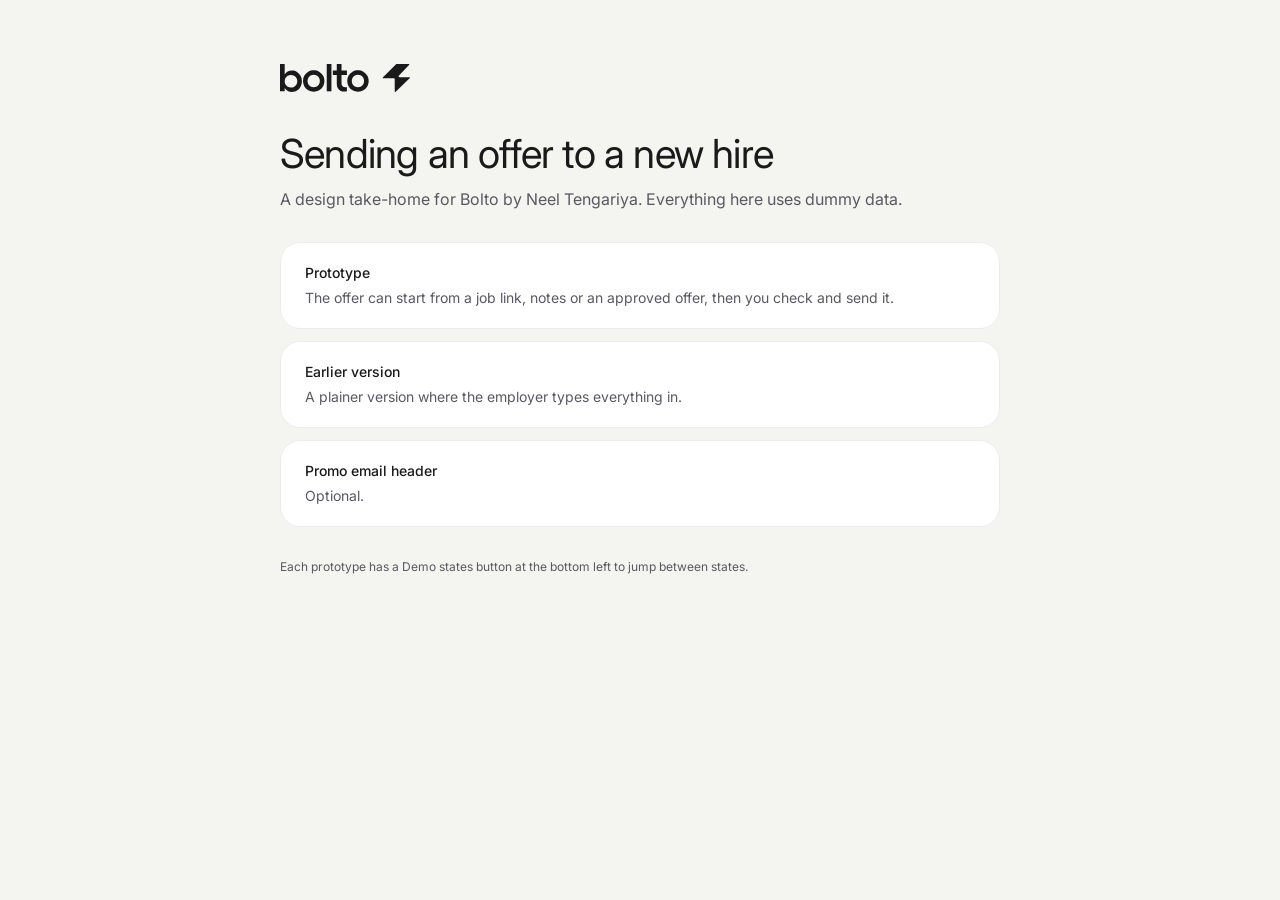
==== hifi/index.html @ 82ce2ecd "Bolto take-home prototype: start page, v2 prototype, v1, promo email header, shared kit; static site" ====
<!doctype html>
<html lang="en">
<head>
<meta charset="utf-8">
<meta name="viewport" content="width=device-width, initial-scale=1">
<title>Sending an offer to a new hire · Bolto take-home</title>
<link rel="icon" href="shared/brand/brandmark-ink.svg">
<link rel="stylesheet" href="shared/tokens.css">
<style>
  body { margin: 0; background: var(--canvas); color: var(--ink); font-family: var(--font); }
  main { max-width: 720px; margin: 0 auto; padding: 64px 16px; }
  .logo { height: 28px; display: block; margin-bottom: 40px; }
  h1 { font: var(--h4); letter-spacing: var(--track-tight); margin: 0 0 12px; }
  .lede { font: var(--p2); color: var(--ink-2); margin: 0 0 32px; }
  ul { list-style: none; margin: 0; padding: 0; display: grid; gap: 12px; }
  a.row { display: block; background: var(--surface); border: 1px solid var(--line-1); border-radius: 20px; padding: 20px 24px; color: inherit; text-decoration: none; }
  a.row:hover { border-color: var(--line-field); }
  a.row:focus-visible { outline: var(--focus-width) solid var(--focus); outline-offset: var(--focus-offset); }
  .t { font: var(--label); display: block; margin-bottom: 4px; }
  .d { font: var(--p3); color: var(--ink-2); }
  .note { font: var(--p4); color: var(--ink-2); margin-top: 32px; }
</style>
</head>
<body>
<main>
  <img class="logo" src="shared/brand/full-ink.svg" alt="Bolto">
  <h1>Sending an offer to a new hire</h1>
  <p class="lede">A design take-home for Bolto by Neel Tengariya. Everything here uses dummy data.</p>
  <ul>
    <li><a class="row" href="v2/"><span class="t">Prototype</span><span class="d">The offer can start from a job link, notes or an approved offer, then you check and send it.</span></a></li>
    <li><a class="row" href="v1/"><span class="t">Earlier version</span><span class="d">A plainer version where the employer types everything in.</span></a></li>
    <li><a class="row" href="promo/v2.html"><span class="t">Promo email header</span><span class="d">Optional.</span></a></li>
  </ul>
  <p class="note">Each prototype has a Demo states button at the bottom left to jump between states.</p>
</main>
</body>
</html>
---- hifi/shared/tokens.css ----
/* Bolto hi-fi tokens: the brand-lock in code.
   Source: Bolto's 2026 brand kit, with contrast fixes. Every colour, size, curve and duration used by
   the hi-fi pages comes from this file. A literal hex, px duration or cubic-bezier anywhere else
   is a defect (checked by tools/hifi_tokens_check.py). */

@import url("https://fonts.googleapis.com/css2?family=Inter:opsz,wght@14..32,400;14..32,500;14..32,600&display=swap");

:root {
  /* Canvas and surfaces (kit, kept) */
  --canvas: #F4F4F1;          /* surface/1 */
  --surface: #FFFFFF;         /* background */
  --surface-tint: #E8EFFE;    /* surface/4 */
  --surface-sunk: #EDEDE9;    /* derived: canvas one step down, for the segmented track */

  /* Ink (kit, kept; tertiary never used for text, P21) */
  --ink: #1A1A1A;             /* 15.8:1 on canvas */
  --ink-2: #595961;           /* 6.3:1 on canvas, 6.9:1 on white */
  --ink-3: #9D9D9D;           /* decorative rules only */

  /* Lines */
  --line-1: #EDEDED;          /* outline/1: hairlines inside cards */
  --line-2: #D3D3D3;          /* outline/2: card edges on canvas */
  --line-field: #8A8A8A;      /* P4: field and secondary-button border, 3.45:1 on white */

  /* Blue leads (kit idle; P8 hover/pressed; P16 link) */
  --blue: #2966FF;            /* white label 4.73:1 */
  --blue-hover: #1F55E0;      /* white label 6.12:1 */
  --blue-press: #1A47BD;      /* white label 7.84:1 */
  --blue-pill: #CCDBFF;       /* info/pill-background */
  --link: #1553D6;            /* 6.48 white, 5.88 canvas, 5.62 tint */

  /* Status: hue only on icons and fills, text stays ink (P13) */
  --success: #1B873F;   --success-bg: #DDFDCF;
  --warning: #C25E00;   --warning-bg: #FDEEE0;
  --error:   #C42B1C;   --error-bg:   #F8E3E0;   /* error text allowed: 5.66 white, 4.60 on bg */
  --info:    #1553D6;   --info-bg:    #E8EFFE;

  /* Focus (P7): one ring everywhere */
  --focus: #2966FF;
  --focus-width: 2px;
  --focus-offset: 2px;

  /* Type: Inter as the Aeonik stand-in (brief p4). Scale exactly as the kit. */
  --font: "Inter", ui-sans-serif, system-ui, -apple-system, "Segoe UI", sans-serif;
  --h4: 400 40px/44px var(--font);      /* page headlines */
  --h6: 400 24px/32px var(--font);      /* panel and section titles */
  --p1: 400 20px/26px var(--font);      /* lead */
  --p2: 400 16px/22px var(--font);      /* body, long text, the letter */
  --p3: 400 14px/20px var(--font);      /* default UI text, inputs */
  --label: 500 14px/20px var(--font);   /* buttons, labels, emphasis */
  --p4: 400 12px/16px var(--font);      /* tags, help, captions */
  --track-tight: -0.02em;               /* kit: slightly tight on large headlines */

  /* Space: kit 4px base; 48 and 64 are layout-only extensions */
  --s1: 4px; --s2: 8px; --s3: 12px; --s4: 16px; --s6: 24px; --s8: 32px; --s12: 48px; --s16: 64px;

  /* Radii (kit) */
  --r-sm: 8px; --r-md: 10px; --r-lg: 12px; --r-xl: 24px; --r-pill: 999px;

  /* Sizes */
  --control-h: 44px;          /* P10: buttons, fields, radio cards */
  --control-h-sm: 32px;       /* segmented options, small buttons */
  --icon: 20px;               /* Lucide at 1.25px stroke (F5) */
  --icon-stroke: 1.25;

  /* Elevation: hairlines first; shadow only for the letter paper and floating layers */
  --shadow-paper: 0 1px 2px rgba(26, 26, 26, 0.04), 0 12px 32px -12px rgba(26, 26, 26, 0.10);
  --shadow-pop: 0 2px 4px rgba(26, 26, 26, 0.06), 0 16px 40px -8px rgba(26, 26, 26, 0.16);

  /* Motion (spec section 6). Two curves move things; pop is for ticks only. */
  --ease-enter: cubic-bezier(0.2, 0, 0, 1);
  --ease-exit: cubic-bezier(0.4, 0, 1, 1);
  --ease-pop: cubic-bezier(0.34, 1.4, 0.64, 1);
  --ease-linear: linear;
  --d-micro: 80ms;            /* hover colour, press */
  --d-fast: 140ms;            /* small fades, toggletip, chevron colour */
  --d-base: 200ms;            /* chevron turn, check draw, segmented text */
  --d-slow: 280ms;            /* accordion open, segmented thumb, rise */
  --d-slower: 400ms;          /* page entry, sent check */
  --d-glow: 900ms;            /* letter value highlight fade */
  --stagger: 40ms;
  --rise: 8px;
  --press: 0.97;
  --press-icon: 0.92;
  --press-wide: 0.985;
  --disabled-opacity: 0.4;

  /* Added by the v1 hi-fi build (2026-11-01): durations the spec's motion score (17 §6) names exactly
     that the set above lacked. Each line names the M-row it serves. */
  --d-none: 0s;               /* reduced motion: instant */
  --d-delay: 60ms;            /* M2: content fade-in waits for the rows to start */
  --d-fade-out: 120ms;        /* M2: content fades out first */
  --d-tick: 160ms;            /* M11: checkbox tick draw */
  --d-tip-out: 90ms;          /* M13: toggletip close */
  --d-close: 240ms;           /* M2: accordion close; M22 */
  --d-ring: 260ms;            /* M4: rail ring arc */
  --d-sweep: 300ms;           /* M20 (v2): fill tint sweep */
  --d-page: 380ms;            /* M1, M15: page parts rise */
  --d-busy-delay: 150ms;      /* M10, M20: spinner appears only after this */
  --d-busy-hold: 400ms;       /* M20: a shown spinner stays at least this long */
  --d-hover-intent: 400ms;    /* toggletip opens on mouse hover after this (17 §5) */
  --stagger-fill: 30ms;       /* M20 (v2): fields fill 30ms apart */
  --stagger-close: 80ms;      /* M20 (v2): finished sections close 80ms apart */
  --rise-sm: 4px;             /* M5, M19: small text swap travel */
  --nudge: 2px;               /* M18: send icon hover */
  --pop-from: 0.8;            /* M3: status pop */
  --tip-from: 0.96;           /* M13: toggletip scale */
  --dot-from: 0.5;            /* M11: radio dot */
}
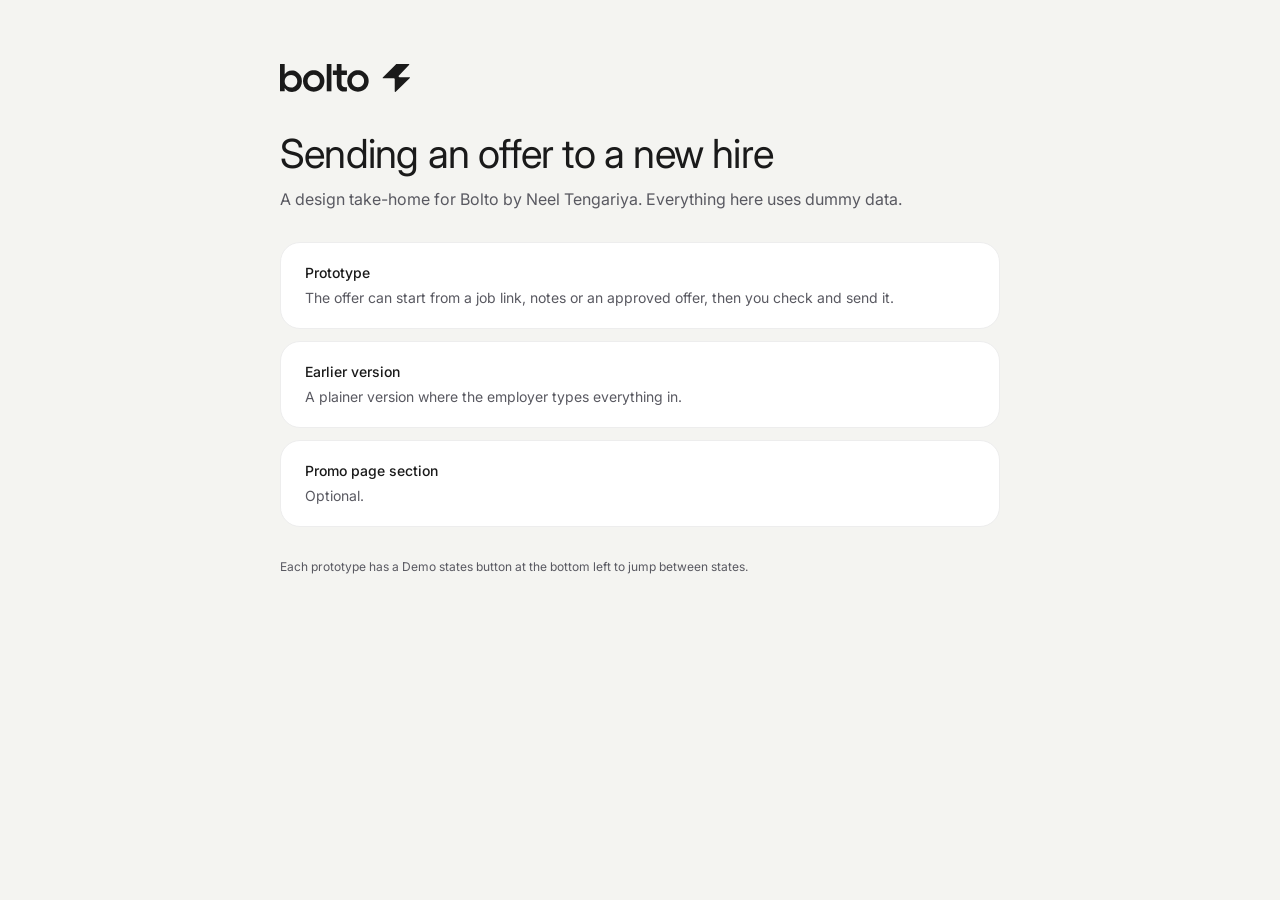
==== commit c83fad02: "Start page: promo link now says Promo page section" ====
--- a/hifi/index.html
+++ b/hifi/index.html
@@ -29,7 +29,7 @@
   <ul>
     <li><a class="row" href="v2/"><span class="t">Prototype</span><span class="d">The offer can start from a job link, notes or an approved offer, then you check and send it.</span></a></li>
     <li><a class="row" href="v1/"><span class="t">Earlier version</span><span class="d">A plainer version where the employer types everything in.</span></a></li>
-    <li><a class="row" href="promo/v2.html"><span class="t">Promo email header</span><span class="d">Optional.</span></a></li>
+    <li><a class="row" href="promo/v2.html"><span class="t">Promo page section</span><span class="d">Optional.</span></a></li>
   </ul>
   <p class="note">Each prototype has a Demo states button at the bottom left to jump between states.</p>
 </main>
--- a/hifi/shared/tokens.css
+++ b/hifi/shared/tokens.css
@@ -106,4 +106,11 @@
   --pop-from: 0.8;            /* M3: status pop */
   --tip-from: 0.96;           /* M13: toggletip scale */
   --dot-from: 0.5;            /* M11: radio dot */
+
+  /* Added for the promo section (2026-11-02): a marketing headline above the kit's H4, and lines on the blue stage.
+     Same face, same regular weight, tracking tightened to its size. */
+  --d1: 400 64px/64px var(--font);      /* promo headline at desktop; H4 below 900 wide */
+  --track-display: -0.035em;
+  --on-blue-line: rgba(255, 255, 255, 0.28);  /* hairlines and rings on Bolto blue, never text */
+  --on-blue-wash: rgba(255, 255, 255, 0.10);  /* the stage's inner panel */
 }
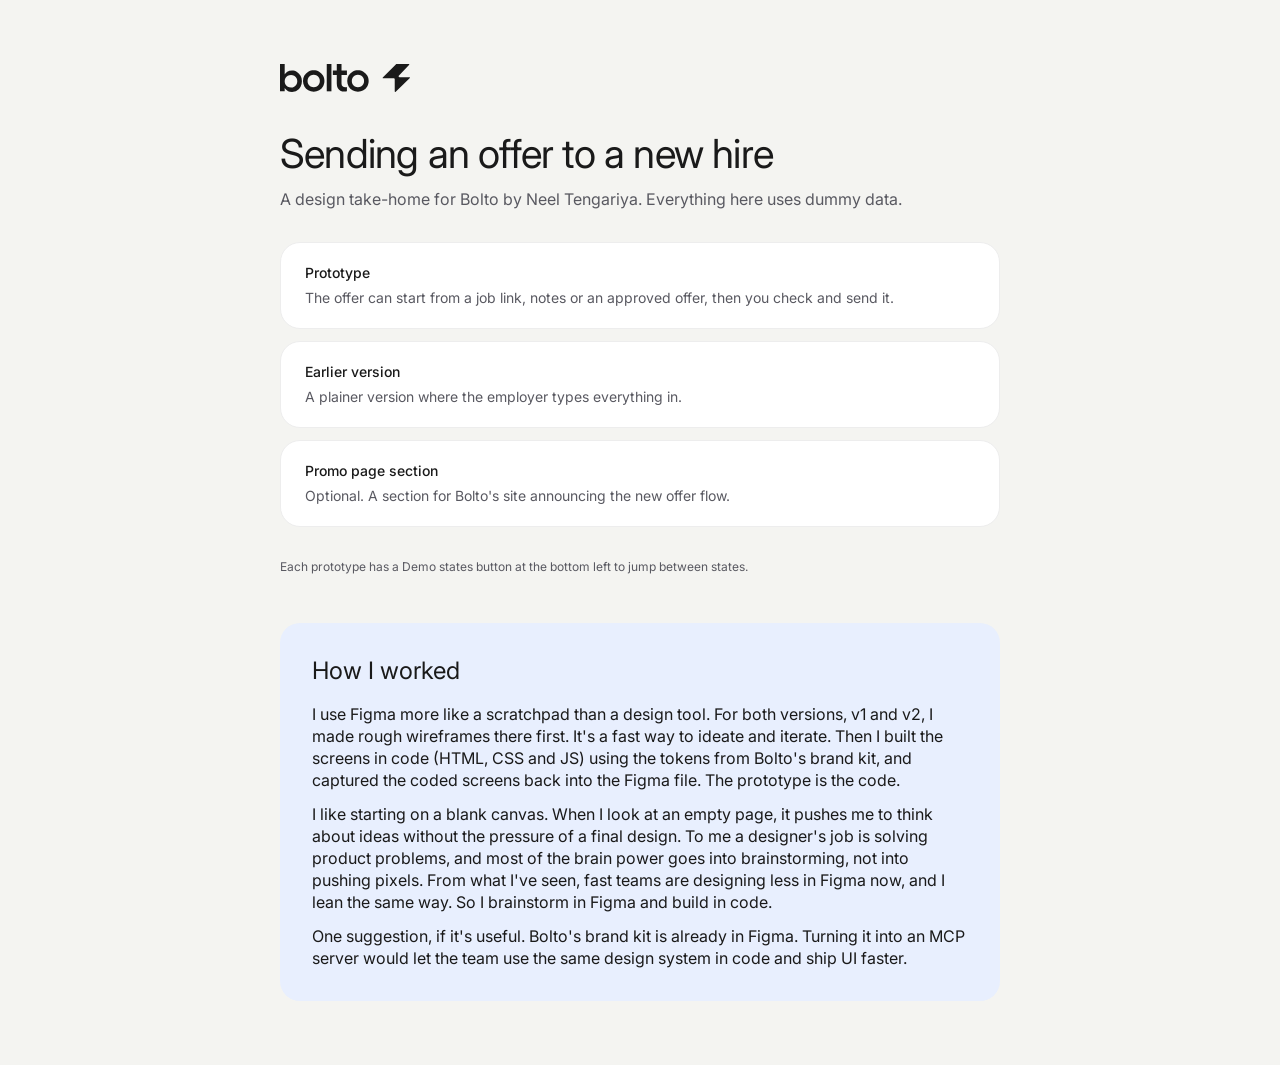
==== commit 58d01753: "Start page: How I worked note; plainer wording in four v2 messages; promo link description" ====
--- a/hifi/index.html
+++ b/hifi/index.html
@@ -19,6 +19,10 @@
   .t { font: var(--label); display: block; margin-bottom: 4px; }
   .d { font: var(--p3); color: var(--ink-2); }
   .note { font: var(--p4); color: var(--ink-2); margin-top: 32px; }
+  .how { margin-top: 48px; padding: 32px; border-radius: 20px; background: var(--surface-tint); }
+  .how h2 { font: var(--h6); margin: 0 0 16px; }
+  .how p { font: var(--p2); margin: 0; }
+  .how p + p { margin-top: 12px; }
 </style>
 </head>
 <body>
@@ -29,9 +33,15 @@
   <ul>
     <li><a class="row" href="v2/"><span class="t">Prototype</span><span class="d">The offer can start from a job link, notes or an approved offer, then you check and send it.</span></a></li>
     <li><a class="row" href="v1/"><span class="t">Earlier version</span><span class="d">A plainer version where the employer types everything in.</span></a></li>
-    <li><a class="row" href="promo/v2.html"><span class="t">Promo page section</span><span class="d">Optional.</span></a></li>
+    <li><a class="row" href="promo/v2.html"><span class="t">Promo page section</span><span class="d">Optional. A section for Bolto's site announcing the new offer flow.</span></a></li>
   </ul>
   <p class="note">Each prototype has a Demo states button at the bottom left to jump between states.</p>
+  <section class="how" aria-labelledby="how-h">
+    <h2 id="how-h">How I worked</h2>
+    <p>I use Figma more like a scratchpad than a design tool. For both versions, v1 and v2, I made rough wireframes there first. It's a fast way to ideate and iterate. Then I built the screens in code (HTML, CSS and JS) using the tokens from Bolto's brand kit, and captured the coded screens back into the Figma file. The prototype is the code.</p>
+    <p>I like starting on a blank canvas. When I look at an empty page, it pushes me to think about ideas without the pressure of a final design. To me a designer's job is solving product problems, and most of the brain power goes into brainstorming, not into pushing pixels. From what I've seen, fast teams are designing less in Figma now, and I lean the same way. So I brainstorm in Figma and build in code.</p>
+    <p>One suggestion, if it's useful. Bolto's brand kit is already in Figma. Turning it into an MCP server would let the team use the same design system in code and ship UI faster.</p>
+  </section>
 </main>
 </body>
 </html>
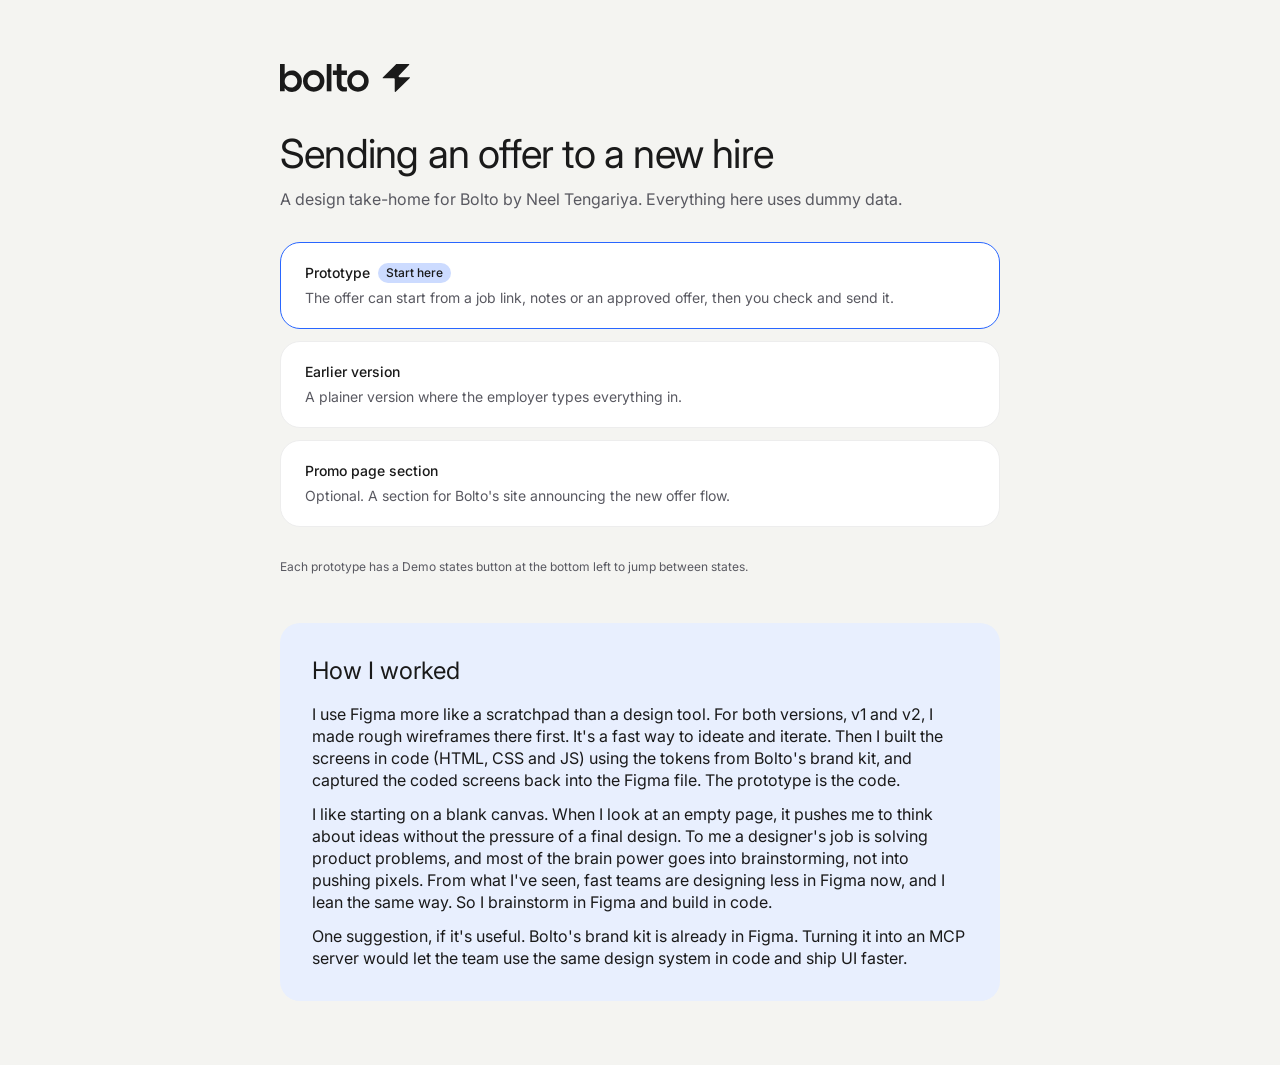
==== commit 30b4737e: "Start page: mark the prototype as the place to start" ====
--- a/hifi/index.html
+++ b/hifi/index.html
@@ -18,6 +18,10 @@
   a.row:focus-visible { outline: var(--focus-width) solid var(--focus); outline-offset: var(--focus-offset); }
   .t { font: var(--label); display: block; margin-bottom: 4px; }
   .d { font: var(--p3); color: var(--ink-2); }
+  a.row.main { border-color: var(--blue); }
+  a.row.main:hover { border-color: var(--blue-hover); background: var(--surface-tint); }
+  .main .t { display: flex; align-items: center; gap: 8px; }
+  .pill { font: var(--p4); font-weight: 500; line-height: 20px; padding: 0 8px; border-radius: var(--r-pill); background: var(--blue-pill); color: var(--ink); }
   .note { font: var(--p4); color: var(--ink-2); margin-top: 32px; }
   .how { margin-top: 48px; padding: 32px; border-radius: 20px; background: var(--surface-tint); }
   .how h2 { font: var(--h6); margin: 0 0 16px; }
@@ -31,7 +35,7 @@
   <h1>Sending an offer to a new hire</h1>
   <p class="lede">A design take-home for Bolto by Neel Tengariya. Everything here uses dummy data.</p>
   <ul>
-    <li><a class="row" href="v2/"><span class="t">Prototype</span><span class="d">The offer can start from a job link, notes or an approved offer, then you check and send it.</span></a></li>
+    <li><a class="row main" href="v2/"><span class="t">Prototype<span class="pill">Start here</span></span><span class="d">The offer can start from a job link, notes or an approved offer, then you check and send it.</span></a></li>
     <li><a class="row" href="v1/"><span class="t">Earlier version</span><span class="d">A plainer version where the employer types everything in.</span></a></li>
     <li><a class="row" href="promo/v2.html"><span class="t">Promo page section</span><span class="d">Optional. A section for Bolto's site announcing the new offer flow.</span></a></li>
   </ul>
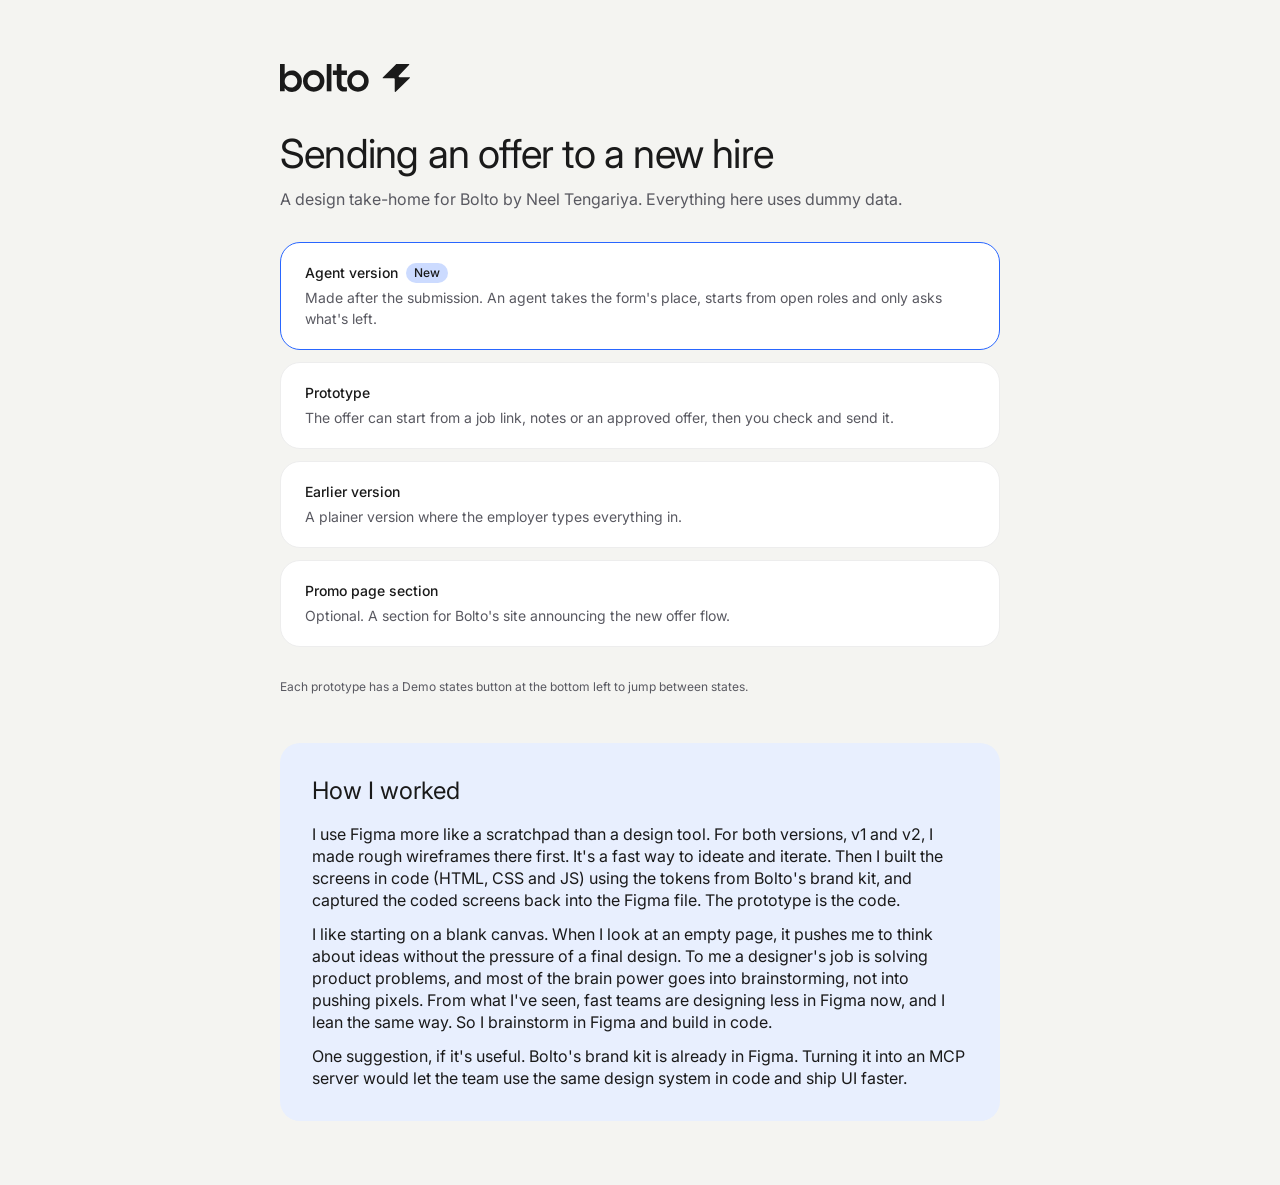
==== commit 97445e06: "Add v3, the agent version: an agent takes the form's place, starts from open roles and only asks wha" ====
--- a/hifi/index.html
+++ b/hifi/index.html
@@ -35,7 +35,8 @@
   <h1>Sending an offer to a new hire</h1>
   <p class="lede">A design take-home for Bolto by Neel Tengariya. Everything here uses dummy data.</p>
   <ul>
-    <li><a class="row main" href="v2/"><span class="t">Prototype<span class="pill">Start here</span></span><span class="d">The offer can start from a job link, notes or an approved offer, then you check and send it.</span></a></li>
+    <li><a class="row main" href="v3/"><span class="t">Agent version<span class="pill">New</span></span><span class="d">Made after the submission. An agent takes the form's place, starts from open roles and only asks what's left.</span></a></li>
+    <li><a class="row" href="v2/"><span class="t">Prototype</span><span class="d">The offer can start from a job link, notes or an approved offer, then you check and send it.</span></a></li>
     <li><a class="row" href="v1/"><span class="t">Earlier version</span><span class="d">A plainer version where the employer types everything in.</span></a></li>
     <li><a class="row" href="promo/v2.html"><span class="t">Promo page section</span><span class="d">Optional. A section for Bolto's site announcing the new offer flow.</span></a></li>
   </ul>
--- a/hifi/shared/tokens.css
+++ b/hifi/shared/tokens.css
@@ -114,3 +114,53 @@
   --on-blue-line: rgba(255, 255, 255, 0.28);  /* hairlines and rings on Bolto blue, never text */
   --on-blue-wash: rgba(255, 255, 255, 0.10);  /* the stage's inner panel */
 }
+
+/* v3 agent (spec 19): additive only. */
+:root {
+  --ag-col: 680px;          /* agent column */
+  --ag-top: 88px;           /* pane sticks below the header */
+  --ag-tool-step: 320ms;    /* A6: one tool row */
+  --ag-send: 700ms;         /* same as v2's send wait */
+
+  /* stage 2: the motion score A1-A21 and the agent's surfaces (spec 19 section 13) */
+  --ease-move: cubic-bezier(0.4, 0, 0.2, 1);   /* moving and morphing */
+  --ag-morph: 240ms;          /* A4: same as --d-close, so the row and the fold share one curve */
+  --ag-word: 140ms;           /* A2 */
+  --ag-word-step: 16ms;       /* A2 */
+  --ag-land: 60ms;            /* A8, A18: values and cards land this far apart */
+  --ag-bolt: 1400ms;          /* A3: one fill of the bolt */
+  --ag-fly-min: 320ms;        /* A5, A7: short trips */
+  --ag-fly-max: 560ms;        /* A5, A7: the longest trip */
+  --ag-fly-delay: 120ms;      /* A7: leaves once the reply has started to settle */
+  --ag-fly-guard: 400ms;      /* A7: state is released this long after a flight's end, whatever rAF did */
+  --ag-tool-hold: 240ms;      /* A6: the finished list holds this long before it folds */
+  --ag-out: 112ms;            /* exits: 20% under --d-fast */
+  --ag-out-base: 160ms;       /* exits: 20% under --d-base */
+  --ag-out-slow: 224ms;       /* exits: 20% under --d-slow */
+  --ag-shift: 16px;           /* A10: shared-axis travel */
+  --ag-arc: 72px;             /* A7: arc height */
+  --ag-fade: 24px;            /* functional mask at the thread's edges */
+  --ag-scrim-up: linear-gradient(to top, var(--surface) 64%, transparent);  /* functional: the band under the scroll cue, so it never sits on words */
+  --ag-fade-h: 72px;
+  --ag-mode-w: 168px;         /* the header's Agent / Form switch */
+  --ag-logo-w: 112px;         /* logo plus its gap: keeps the breadcrumb clear of the switch */
+  --ag-top-m: 120px;          /* pinned card under the sticky switch row, phones */
+  --ag-av: 28px;              /* agent avatar */
+  --ag-seg-h: 4px;            /* pinned card segment */
+
+  /* round 1a */
+  --ag-bottom: 88px;          /* the pane ends where the letter ends; the band below is where the form's footer sits */
+  --ag-cur-min: 0.12;         /* a current step always shows some blue */
+  --ag-demo-b: 84px;          /* phones: Demo clears the composer */
+  --ag-demo-hold: 5000ms;     /* Demo's Filling state stays mid-read this long */
+  --ag-lt-fade: 96px;         /* letter pane: fade height while there is more below */
+  --ag-letter: 280ms;         /* A11: the letter crossfade */
+  --ag-state-h: 236px;        /* the state list before it scrolls */
+  --ag-lt-band: 0.42;         /* share of that fade which is fully clear, under the Continues below pill */
+
+  /* round 3 (spec 18): the panel, the summary table, the Review modal */
+  --ag-sum-a: 80px;           /* summary table: the space held for Change, with its cell padding */
+  --ag-rvm: 360ms;            /* A25: the paper's flight. Close plays it back 20% faster (A28) */
+  --ag-prog-h: 2px;           /* A26: the reading bar */
+  --scrim: rgba(26, 26, 26, 0.4);
+}
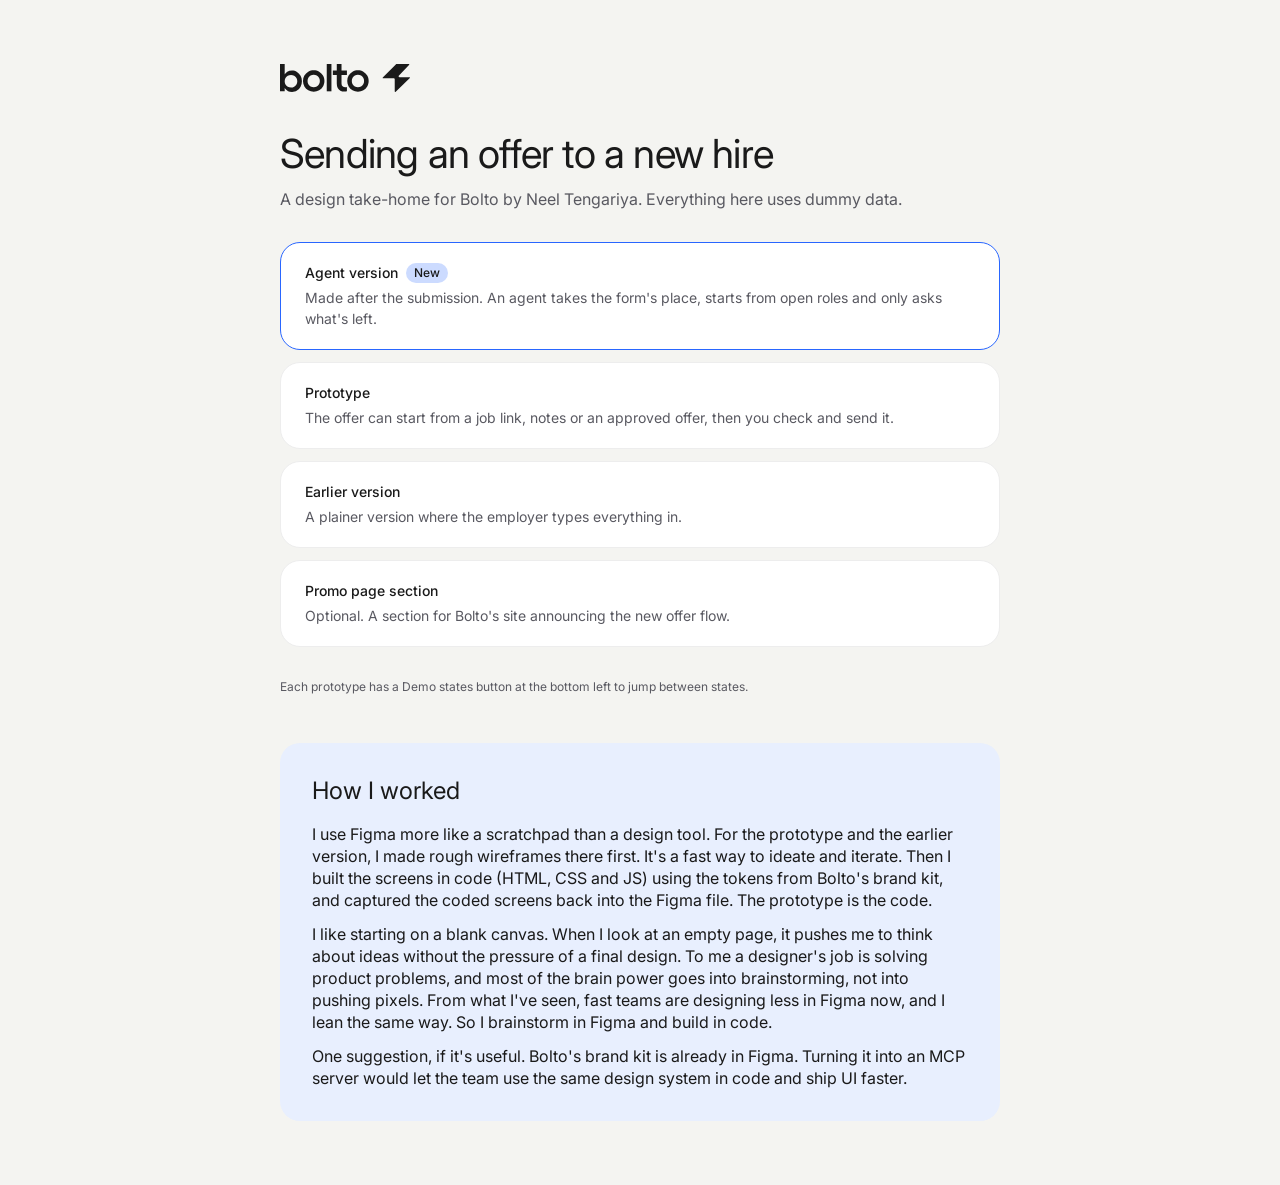
==== commit a28a32ab: "v3: promo and start page up to date, no Form after Sent, README lists v3" ====
--- a/hifi/index.html
+++ b/hifi/index.html
@@ -38,12 +38,12 @@
     <li><a class="row main" href="v3/"><span class="t">Agent version<span class="pill">New</span></span><span class="d">Made after the submission. An agent takes the form's place, starts from open roles and only asks what's left.</span></a></li>
     <li><a class="row" href="v2/"><span class="t">Prototype</span><span class="d">The offer can start from a job link, notes or an approved offer, then you check and send it.</span></a></li>
     <li><a class="row" href="v1/"><span class="t">Earlier version</span><span class="d">A plainer version where the employer types everything in.</span></a></li>
-    <li><a class="row" href="promo/v2.html"><span class="t">Promo page section</span><span class="d">Optional. A section for Bolto's site announcing the new offer flow.</span></a></li>
+    <li><a class="row" href="promo/v3.html"><span class="t">Promo page section</span><span class="d">Optional. A section for Bolto's site announcing the new offer flow.</span></a></li>
   </ul>
   <p class="note">Each prototype has a Demo states button at the bottom left to jump between states.</p>
   <section class="how" aria-labelledby="how-h">
     <h2 id="how-h">How I worked</h2>
-    <p>I use Figma more like a scratchpad than a design tool. For both versions, v1 and v2, I made rough wireframes there first. It's a fast way to ideate and iterate. Then I built the screens in code (HTML, CSS and JS) using the tokens from Bolto's brand kit, and captured the coded screens back into the Figma file. The prototype is the code.</p>
+    <p>I use Figma more like a scratchpad than a design tool. For the prototype and the earlier version, I made rough wireframes there first. It's a fast way to ideate and iterate. Then I built the screens in code (HTML, CSS and JS) using the tokens from Bolto's brand kit, and captured the coded screens back into the Figma file. The prototype is the code.</p>
     <p>I like starting on a blank canvas. When I look at an empty page, it pushes me to think about ideas without the pressure of a final design. To me a designer's job is solving product problems, and most of the brain power goes into brainstorming, not into pushing pixels. From what I've seen, fast teams are designing less in Figma now, and I lean the same way. So I brainstorm in Figma and build in code.</p>
     <p>One suggestion, if it's useful. Bolto's brand kit is already in Figma. Turning it into an MCP server would let the team use the same design system in code and ship UI faster.</p>
   </section>
--- a/hifi/shared/tokens.css
+++ b/hifi/shared/tokens.css
@@ -160,7 +160,9 @@
 
   /* round 3 (spec 18): the panel, the summary table, the Review modal */
   --ag-sum-a: 80px;           /* summary table: the space held for Change, with its cell padding */
-  --ag-rvm: 360ms;            /* A25: the paper's flight. Close plays it back 20% faster (A28) */
+  --ag-rvm: 240ms;            /* A25: the Review modal's fade and rise. Close plays it back 20% faster (A28) */
+  --rvm-w: 1200px;            /* the Review modal: the letter at its printed width, and the email beside it */
+  --rvm-side: 380px;          /* the email column */
   --ag-prog-h: 2px;           /* A26: the reading bar */
   --scrim: rgba(26, 26, 26, 0.4);
 }
